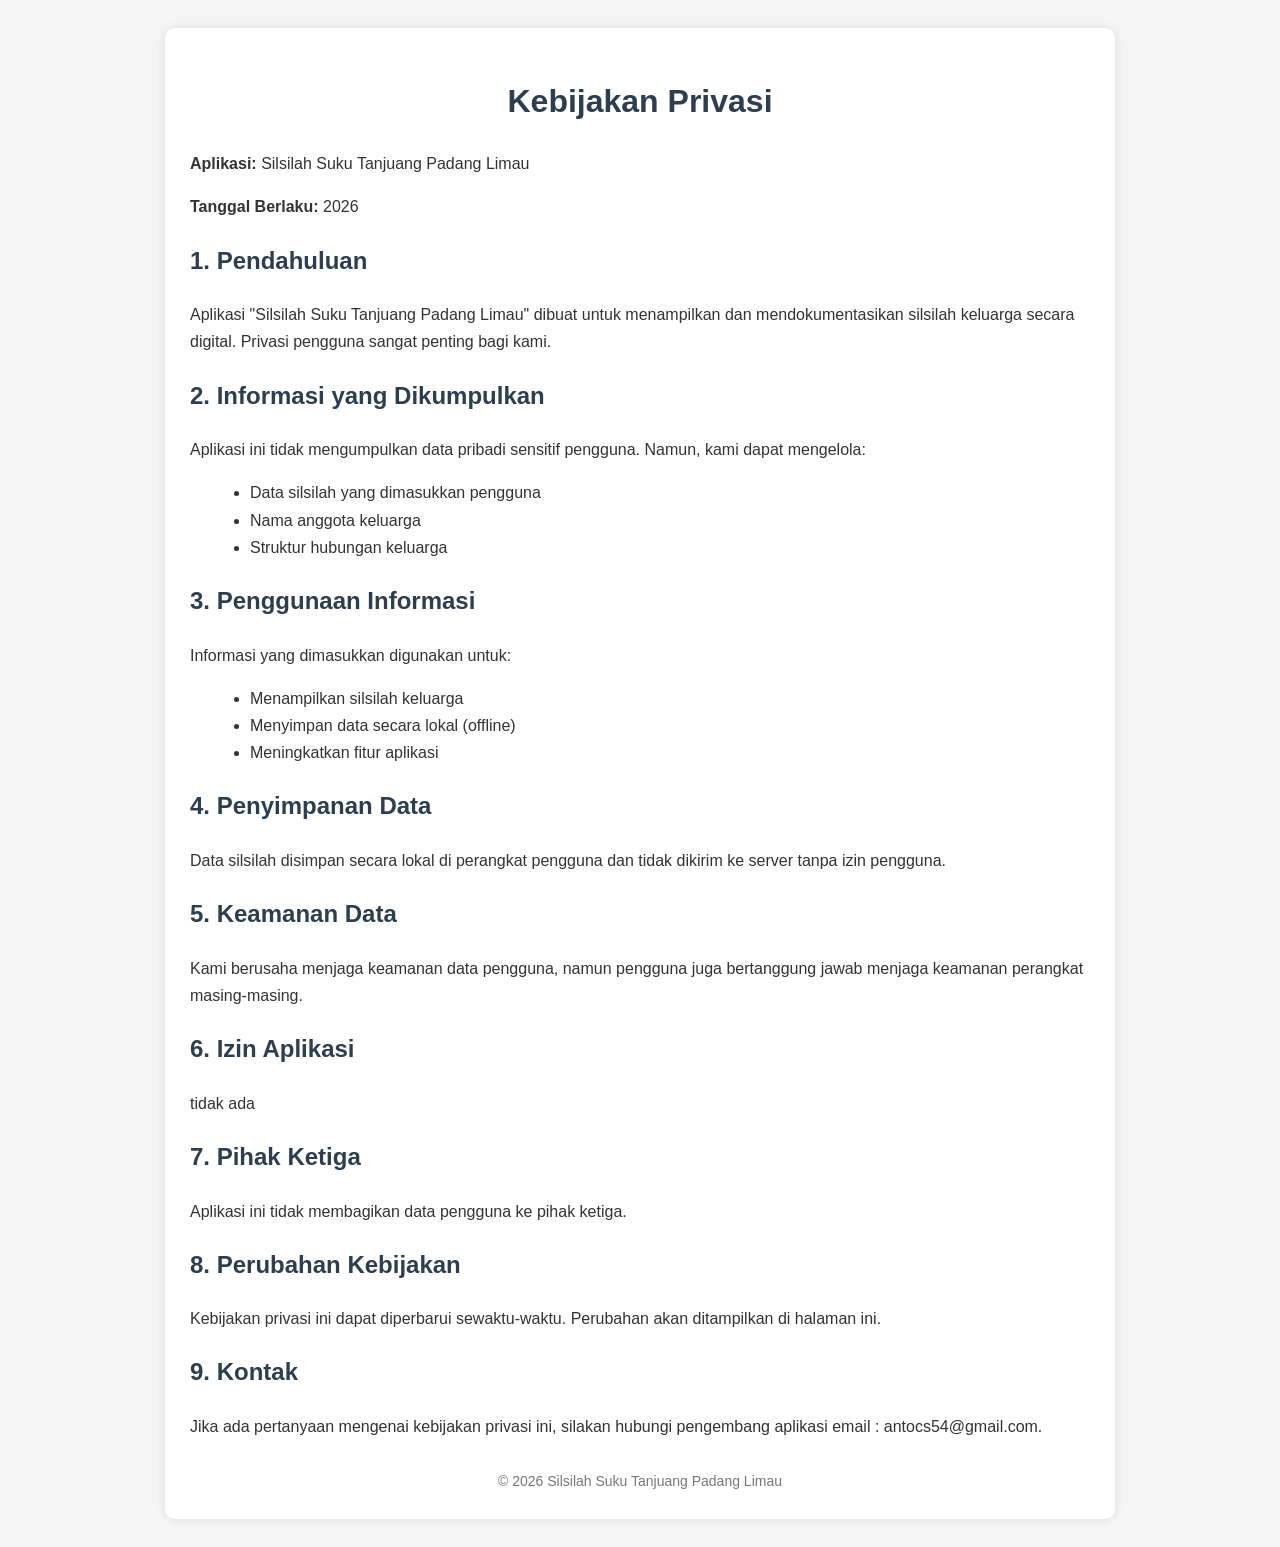
==== kebijakan_privasi.html @ e6329647 "Add files via upload" ====
<!DOCTYPE html>
<html lang="id">
<head>
    <meta charset="UTF-8">
    <meta name="viewport" content="width=device-width, initial-scale=1.0">
    <title>Kebijakan Privasi - Silsilah Suku Tanjuang Padang Limau</title>
    <style>
        body {
            font-family: Arial, sans-serif;
            line-height: 1.7;
            padding: 20px;
            background: #f5f5f5;
            color: #333;
        }
        .container {
            max-width: 900px;
            margin: auto;
            background: #fff;
            padding: 25px;
            border-radius: 10px;
            box-shadow: 0 0 10px rgba(0,0,0,0.1);
        }
        h1, h2 {
            color: #2c3e50;
        }
        h1 {
            text-align: center;
        }
        p {
            margin-bottom: 15px;
        }
        ul {
            margin-left: 20px;
        }
        footer {
            margin-top: 30px;
            font-size: 14px;
            text-align: center;
            color: #777;
        }
    </style>
</head>
<body>

<div class="container">
    <h1>Kebijakan Privasi</h1>
    <p><strong>Aplikasi:</strong> Silsilah Suku Tanjuang Padang Limau</p>
    <p><strong>Tanggal Berlaku:</strong> 2026</p>

    <h2>1. Pendahuluan</h2>
    <p>
        Aplikasi "Silsilah Suku Tanjuang Padang Limau" dibuat untuk menampilkan dan mendokumentasikan
        silsilah keluarga secara digital. Privasi pengguna sangat penting bagi kami.
    </p>

    <h2>2. Informasi yang Dikumpulkan</h2>
    <p>Aplikasi ini tidak mengumpulkan data pribadi sensitif pengguna. Namun, kami dapat mengelola:</p>
    <ul>
        <li>Data silsilah yang dimasukkan pengguna</li>
        <li>Nama anggota keluarga</li>
        <li>Struktur hubungan keluarga</li>
    </ul>

    <h2>3. Penggunaan Informasi</h2>
    <p>Informasi yang dimasukkan digunakan untuk:</p>
    <ul>
        <li>Menampilkan silsilah keluarga</li>
        <li>Menyimpan data secara lokal (offline)</li>
        <li>Meningkatkan fitur aplikasi</li>
    </ul>

    <h2>4. Penyimpanan Data</h2>
    <p>
        Data silsilah disimpan secara lokal di perangkat pengguna dan tidak dikirim ke server
        tanpa izin pengguna.
    </p>

    <h2>5. Keamanan Data</h2>
    <p>
        Kami berusaha menjaga keamanan data pengguna, namun pengguna juga bertanggung jawab
        menjaga keamanan perangkat masing-masing.
    </p>

    <h2>6. Izin Aplikasi</h2>
    <p>tidak ada</p>

    <h2>7. Pihak Ketiga</h2>
    <p>
        Aplikasi ini tidak membagikan data pengguna ke pihak ketiga.
    </p>

    <h2>8. Perubahan Kebijakan</h2>
    <p>
        Kebijakan privasi ini dapat diperbarui sewaktu-waktu. Perubahan akan ditampilkan di halaman ini.
    </p>

    <h2>9. Kontak</h2>
    <p>
        Jika ada pertanyaan mengenai kebijakan privasi ini, silakan hubungi pengembang aplikasi email : antocs54@gmail.com.
    </p>

    <footer>
        &copy; 2026 Silsilah Suku Tanjuang Padang Limau
    </footer>
</div>

</body>
</html>
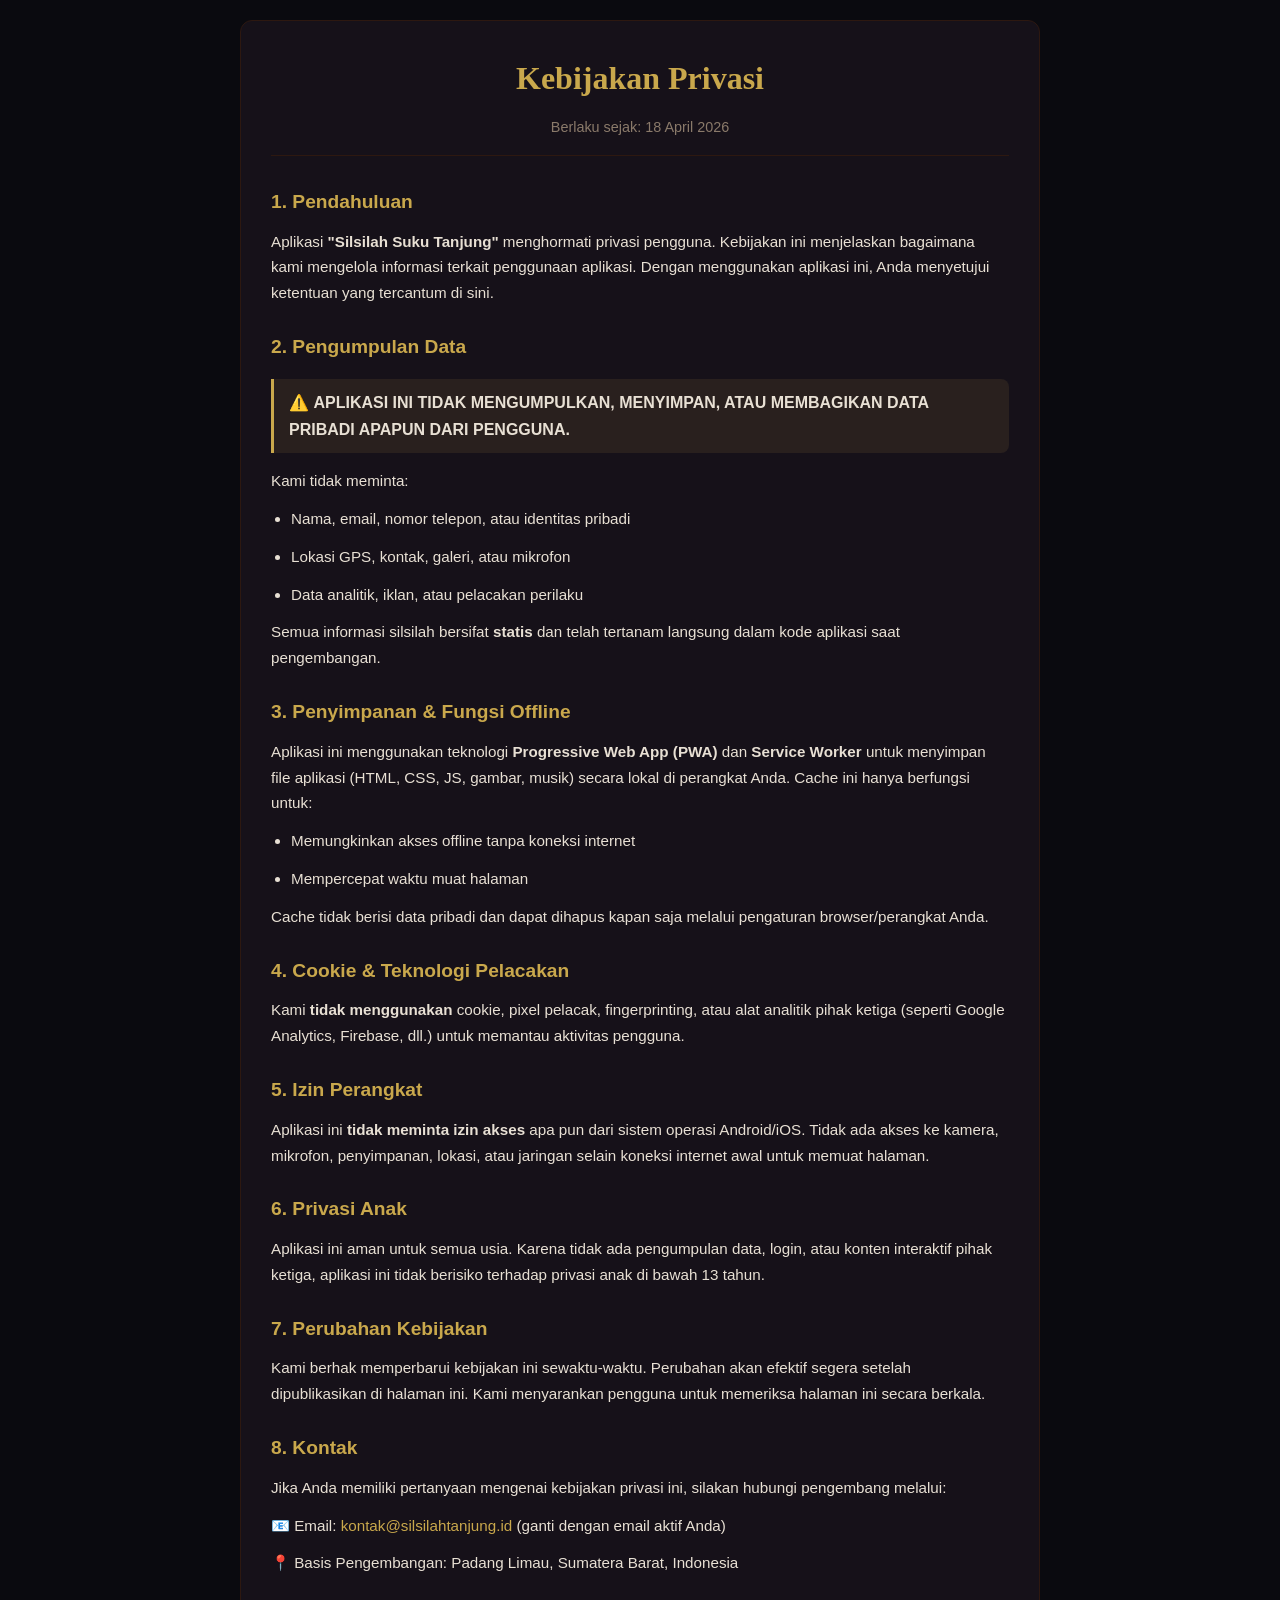
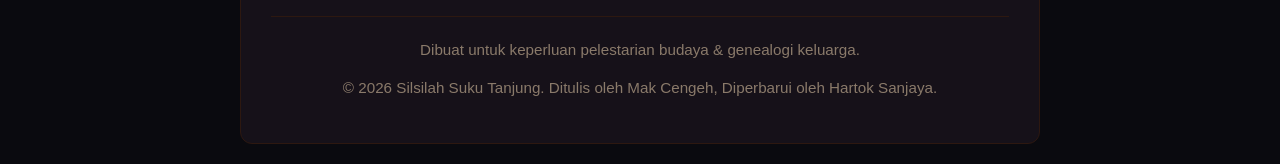
==== commit 5e04a00d: "Add files via upload" ====
--- a/kebijakan_privasi.html
+++ b/kebijakan_privasi.html
@@ -2,107 +2,140 @@
 <html lang="id">
 <head>
     <meta charset="UTF-8">
-    <meta name="viewport" content="width=device-width, initial-scale=1.0">
-    <title>Kebijakan Privasi - Silsilah Suku Tanjuang Padang Limau</title>
+    <meta name="viewport" content="width=device-width, initial-scale=1">
+    <title>Kebijakan Privasi - Silsilah Suku Tanjung</title>
     <style>
+        :root {
+            --bg: #0a0a0f;
+            --text: #e8e0d4;
+            --gold: #c9a84c;
+            --border: #2d1810;
+        }
+        * { box-sizing: border-box; margin: 0; padding: 0; }
         body {
-            font-family: Arial, sans-serif;
+            font-family: 'Segoe UI', Poppins, sans-serif;
+            background: var(--bg);
+            color: var(--text);
             line-height: 1.7;
             padding: 20px;
-            background: #f5f5f5;
-            color: #333;
         }
-        .container {
-            max-width: 900px;
-            margin: auto;
-            background: #fff;
-            padding: 25px;
-            border-radius: 10px;
-            box-shadow: 0 0 10px rgba(0,0,0,0.1);
-        }
-        h1, h2 {
-            color: #2c3e50;
+        .privacy-container {
+            max-width: 800px;
+            margin: 0 auto;
+            background: rgba(30, 22, 32, 0.6);
+            border: 1px solid var(--border);
+            border-radius: 12px;
+            padding: 30px;
         }
         h1 {
+            font-family: 'Playfair Display', serif;
+            color: var(--gold);
             text-align: center;
+            margin-bottom: 10px;
         }
-        p {
-            margin-bottom: 15px;
+        .effective-date {
+            text-align: center;
+            color: #8a7a6a;
+            font-size: 0.9rem;
+            margin-bottom: 30px;
+            border-bottom: 1px solid var(--border);
+            padding-bottom: 15px;
         }
-        ul {
-            margin-left: 20px;
+        h2 {
+            color: var(--gold);
+            margin: 25px 0 10px;
+            font-size: 1.2rem;
         }
-        footer {
-            margin-top: 30px;
-            font-size: 14px;
+        p, li { margin-bottom: 12px; font-size: 0.95rem; }
+        ul { padding-left: 20px; }
+        .highlight {
+            background: rgba(201, 168, 76, 0.1);
+            border-left: 3px solid var(--gold);
+            padding: 10px 15px;
+            margin: 15px 0;
+            border-radius: 0 8px 8px 0;
+        }
+        a { color: var(--gold); text-decoration: none; }
+        a:hover { text-decoration: underline; }
+        .footer {
             text-align: center;
-            color: #777;
+            margin-top: 40px;
+            padding-top: 20px;
+            border-top: 1px solid var(--border);
+            color: #8a7a6a;
+            font-size: 0.85rem;
+        }
+        @media (max-width: 600px) {
+            .privacy-container { padding: 20px; }
+            h1 { font-size: 1.5rem; }
         }
     </style>
 </head>
 <body>
+    <div class="privacy-container">
+        <h1>Kebijakan Privasi</h1>
+        <p class="effective-date">Berlaku sejak: 18 April 2026</p>
 
-<div class="container">
-    <h1>Kebijakan Privasi</h1>
-    <p><strong>Aplikasi:</strong> Silsilah Suku Tanjuang Padang Limau</p>
-    <p><strong>Tanggal Berlaku:</strong> 2026</p>
+        <section>
+            <h2>1. Pendahuluan</h2>
+            <p>Aplikasi <strong>"Silsilah Suku Tanjung"</strong> menghormati privasi pengguna. Kebijakan ini menjelaskan bagaimana kami mengelola informasi terkait penggunaan aplikasi. Dengan menggunakan aplikasi ini, Anda menyetujui ketentuan yang tercantum di sini.</p>
+        </section>
 
-    <h2>1. Pendahuluan</h2>
-    <p>
-        Aplikasi "Silsilah Suku Tanjuang Padang Limau" dibuat untuk menampilkan dan mendokumentasikan
-        silsilah keluarga secara digital. Privasi pengguna sangat penting bagi kami.
-    </p>
+        <section>
+            <h2>2. Pengumpulan Data</h2>
+            <div class="highlight">
+                ⚠️ <strong>APLIKASI INI TIDAK MENGUMPULKAN, MENYIMPAN, ATAU MEMBAGIKAN DATA PRIBADI APAPUN DARI PENGGUNA.</strong>
+            </div>
+            <p>Kami tidak meminta:</p>
+            <ul>
+                <li>Nama, email, nomor telepon, atau identitas pribadi</li>
+                <li>Lokasi GPS, kontak, galeri, atau mikrofon</li>
+                <li>Data analitik, iklan, atau pelacakan perilaku</li>
+            </ul>
+            <p>Semua informasi silsilah bersifat <strong>statis</strong> dan telah tertanam langsung dalam kode aplikasi saat pengembangan.</p>
+        </section>
 
-    <h2>2. Informasi yang Dikumpulkan</h2>
-    <p>Aplikasi ini tidak mengumpulkan data pribadi sensitif pengguna. Namun, kami dapat mengelola:</p>
-    <ul>
-        <li>Data silsilah yang dimasukkan pengguna</li>
-        <li>Nama anggota keluarga</li>
-        <li>Struktur hubungan keluarga</li>
-    </ul>
+        <section>
+            <h2>3. Penyimpanan & Fungsi Offline</h2>
+            <p>Aplikasi ini menggunakan teknologi <strong>Progressive Web App (PWA)</strong> dan <strong>Service Worker</strong> untuk menyimpan file aplikasi (HTML, CSS, JS, gambar, musik) secara lokal di perangkat Anda. Cache ini hanya berfungsi untuk:</p>
+            <ul>
+                <li>Memungkinkan akses offline tanpa koneksi internet</li>
+                <li>Mempercepat waktu muat halaman</li>
+            </ul>
+            <p>Cache tidak berisi data pribadi dan dapat dihapus kapan saja melalui pengaturan browser/perangkat Anda.</p>
+        </section>
 
-    <h2>3. Penggunaan Informasi</h2>
-    <p>Informasi yang dimasukkan digunakan untuk:</p>
-    <ul>
-        <li>Menampilkan silsilah keluarga</li>
-        <li>Menyimpan data secara lokal (offline)</li>
-        <li>Meningkatkan fitur aplikasi</li>
-    </ul>
+        <section>
+            <h2>4. Cookie & Teknologi Pelacakan</h2>
+            <p>Kami <strong>tidak menggunakan</strong> cookie, pixel pelacak, fingerprinting, atau alat analitik pihak ketiga (seperti Google Analytics, Firebase, dll.) untuk memantau aktivitas pengguna.</p>
+        </section>
 
-    <h2>4. Penyimpanan Data</h2>
-    <p>
-        Data silsilah disimpan secara lokal di perangkat pengguna dan tidak dikirim ke server
-        tanpa izin pengguna.
-    </p>
+        <section>
+            <h2>5. Izin Perangkat</h2>
+            <p>Aplikasi ini <strong>tidak meminta izin akses</strong> apa pun dari sistem operasi Android/iOS. Tidak ada akses ke kamera, mikrofon, penyimpanan, lokasi, atau jaringan selain koneksi internet awal untuk memuat halaman.</p>
+        </section>
 
-    <h2>5. Keamanan Data</h2>
-    <p>
-        Kami berusaha menjaga keamanan data pengguna, namun pengguna juga bertanggung jawab
-        menjaga keamanan perangkat masing-masing.
-    </p>
+        <section>
+            <h2>6. Privasi Anak</h2>
+            <p>Aplikasi ini aman untuk semua usia. Karena tidak ada pengumpulan data, login, atau konten interaktif pihak ketiga, aplikasi ini tidak berisiko terhadap privasi anak di bawah 13 tahun.</p>
+        </section>
 
-    <h2>6. Izin Aplikasi</h2>
-    <p>tidak ada</p>
+        <section>
+            <h2>7. Perubahan Kebijakan</h2>
+            <p>Kami berhak memperbarui kebijakan ini sewaktu-waktu. Perubahan akan efektif segera setelah dipublikasikan di halaman ini. Kami menyarankan pengguna untuk memeriksa halaman ini secara berkala.</p>
+        </section>
 
-    <h2>7. Pihak Ketiga</h2>
-    <p>
-        Aplikasi ini tidak membagikan data pengguna ke pihak ketiga.
-    </p>
+        <section>
+            <h2>8. Kontak</h2>
+            <p>Jika Anda memiliki pertanyaan mengenai kebijakan privasi ini, silakan hubungi pengembang melalui:</p>
+            <p>📧 Email: <a href="mailto:kontak@silsilahtanjung.id">kontak@silsilahtanjung.id</a> (ganti dengan email aktif Anda)</p>
+            <p>📍 Basis Pengembangan: Padang Limau, Sumatera Barat, Indonesia</p>
+        </section>
 
-    <h2>8. Perubahan Kebijakan</h2>
-    <p>
-        Kebijakan privasi ini dapat diperbarui sewaktu-waktu. Perubahan akan ditampilkan di halaman ini.
-    </p>
-
-    <h2>9. Kontak</h2>
-    <p>
-        Jika ada pertanyaan mengenai kebijakan privasi ini, silakan hubungi pengembang aplikasi email : antocs54@gmail.com.
-    </p>
-
-    <footer>
-        &copy; 2026 Silsilah Suku Tanjuang Padang Limau
-    </footer>
-</div>
-
+        <div class="footer">
+            <p>Dibuat untuk keperluan pelestarian budaya & genealogi keluarga.</p>
+            <p>&copy; 2026 Silsilah Suku Tanjung. Ditulis oleh Mak Cengeh, Diperbarui oleh Hartok Sanjaya.</p>
+        </div>
+    </div>
 </body>
 </html>
